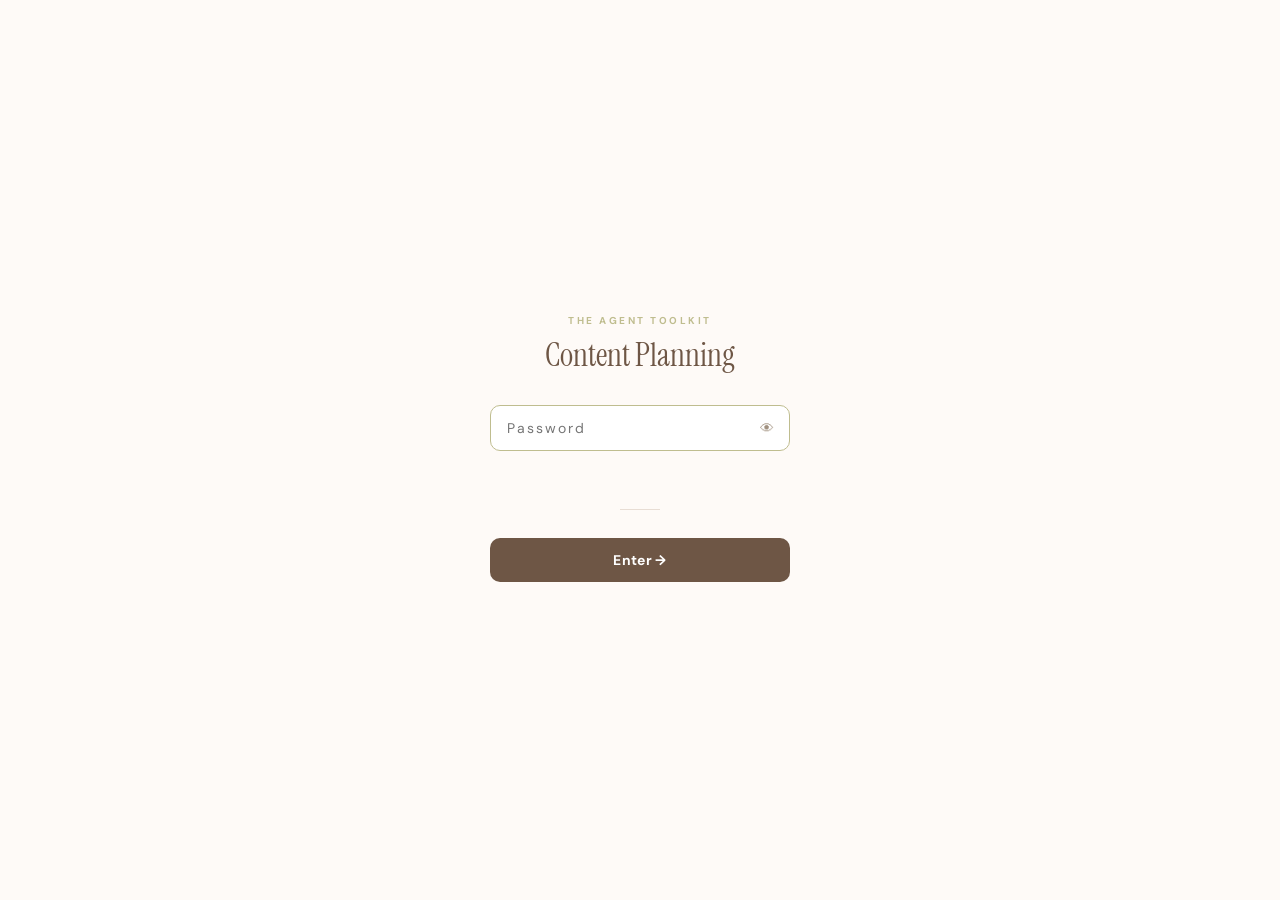
==== content-planning/index.html @ 47b966b5 "Add weekly content idea bank dashboard" ====
<!DOCTYPE html>
<html lang="en">
<head>
<meta charset="UTF-8">
<meta name="viewport" content="width=device-width, initial-scale=1.0">
<title>Agent Toolkit</title>
<link rel="preconnect" href="https://fonts.googleapis.com">
<link rel="preconnect" href="https://fonts.gstatic.com" crossorigin>
<link href="https://fonts.googleapis.com/css2?family=Instrument+Serif:ital@0;1&family=DM+Sans:ital,opsz,wght@0,9..40,400;0,9..40,500;0,9..40,600;0,9..40,700;0,9..40,800;1,9..40,400&display=swap" rel="stylesheet">
<style>
  :root {
    color-scheme: light;
    --cream: #fefaf7;
    --cream-mid: #f5ede4;
    --cream-dark: #e8ddd4;
    --navy: #6e5645;
    --navy-mid: #5a4538;
    --navy-light: #7d6454;
    --gold: #bfbd8f;
    --gold-hover: #a8a676;
    --gold-light: #f5f4e8;
    --gold-border: #bfbd8f;
    --stone: #a0907f;
    --stone-light: #ede8e2;
    --green: #5a7a52;
    --green-light: #e8f0e6;
    --red: #9e3d2e;
    --red-light: #faecea;
    --blue: #5a6e8a;
    --blue-light: #e8eef5;
    --white: #FFFFFF;
    --text: #6e5645;
    --text-muted: #a0907f;
    --radius-sm: 8px;
    --radius: 12px;
    --radius-lg: 16px;
    --shadow-sm: 0 1px 3px rgba(0,0,0,0.07);
    --shadow: 0 2px 8px rgba(0,0,0,0.08), 0 1px 3px rgba(0,0,0,0.06);
    --shadow-lg: 0 8px 24px rgba(0,0,0,0.10), 0 2px 6px rgba(0,0,0,0.06);
  }
  * { box-sizing: border-box; margin: 0; padding: 0; }
  body {
    font-family: 'DM Sans', -apple-system, 'Helvetica Neue', Arial, sans-serif;
    background: var(--cream);
    color: var(--text);
    min-height: 100vh;
  }

  /* ─── PASSWORD GATE ──────────────────────────── */
  #gate {
    display: none;
    position: fixed;
    inset: 0;
    background: #fefaf7;
    z-index: 9999;
    align-items: center;
    justify-content: center;
    flex-direction: column;
  }
  #gate.visible { display: flex; }
  #app.hidden { display: none; }

  .gate-card {
    width: 100%;
    max-width: 380px;
    padding: 48px 40px 40px;
    text-align: center;
  }
  .gate-eyebrow {
    font-family: 'DM Sans', sans-serif;
    font-size: 10px;
    font-weight: 700;
    letter-spacing: 2.5px;
    text-transform: uppercase;
    color: #bfbd8f;
    margin-bottom: 10px;
  }
  .gate-title {
    font-family: 'Instrument Serif', Georgia, serif;
    font-size: 32px;
    font-weight: 400;
    color: #6e5645;
    line-height: 1.15;
    margin-bottom: 32px;
  }
  .gate-input-wrap { position: relative; margin-bottom: 12px; }
  .gate-input {
    width: 100%;
    padding: 13px 44px 13px 16px;
    font-family: 'DM Sans', sans-serif;
    font-size: 14px;
    color: #6e5645;
    background: #fff;
    border: 1.5px solid #e8ddd4;
    border-radius: 10px;
    outline: none;
    transition: border-color 0.15s;
    letter-spacing: 2px;
  }
  .gate-input:focus { border-color: #bfbd8f; }
  .gate-input.error { border-color: #c0392b; }
  .gate-toggle {
    position: absolute;
    right: 14px; top: 50%;
    transform: translateY(-50%);
    background: none; border: none;
    cursor: pointer; color: #a0907f;
    font-size: 14px; padding: 2px;
  }
  .gate-btn {
    width: 100%;
    padding: 13px;
    background: #6e5645;
    color: #fff;
    border: none;
    border-radius: 10px;
    font-family: 'DM Sans', sans-serif;
    font-size: 14px;
    font-weight: 700;
    cursor: pointer;
    letter-spacing: 0.3px;
    transition: background 0.15s;
    margin-bottom: 12px;
  }
  .gate-btn:hover { background: #5a4538; }
  .gate-error {
    font-size: 12px;
    color: #c0392b;
    margin-top: 4px;
    min-height: 18px;
    font-weight: 500;
  }
  .gate-divider {
    width: 40px;
    height: 1px;
    background: #e8ddd4;
    margin: 28px auto;
  }

  /* ─── TOPBAR ─────────────────────────────────── */
  .topbar {
    background: #6e5645;
    padding: 0 40px;
    height: 60px;
    display: flex;
    align-items: center;
    justify-content: space-between;
    position: sticky;
    top: 0;
    z-index: 200;
  }
  .topbar-brand { display: flex; align-items: center; gap: 12px; }
  .topbar-logo { font-family: 'DM Sans', sans-serif; font-size: 13px; font-weight: 700; letter-spacing: 2px; text-transform: uppercase; color: #fff; }
  .topbar-divider { width: 1px; height: 16px; background: rgba(255,255,255,0.2); }
  .topbar-title { font-size: 13px; color: rgba(255,255,255,0.55); font-weight: 500; }
  .topbar-right { display: flex; align-items: center; gap: 14px; }
  .filming-badge { font-size: 11px; color: rgba(255,255,255,0.4); }
  .picks-pill {
    background: rgba(255,255,255,0.1);
    border: 1px solid rgba(255,255,255,0.15);
    border-radius: 20px;
    padding: 5px 14px;
    font-size: 12px;
    font-weight: 600;
    color: rgba(255,255,255,0.65);
    transition: all 0.2s;
  }
  .picks-pill.complete { background: var(--gold-light); border-color: var(--gold-border); color: var(--navy); }

  /* ─── PAGE HEADER ────────────────────────────── */
  .page-header { background: var(--white); border-bottom: 1px solid var(--cream-dark); padding: 28px 40px 24px; }
  .week-label { font-family: 'DM Sans', sans-serif; font-size: 10px; font-weight: 600; letter-spacing: 2px; text-transform: uppercase; color: var(--gold); margin-bottom: 8px; }
  .page-title { font-family: 'Instrument Serif', Georgia, serif; font-size: 36px; font-weight: 400; color: var(--navy); letter-spacing: 0.1px; line-height: 1.1; margin-bottom: 8px; }
  .page-subtitle { font-family: 'DM Sans', sans-serif; font-size: 13px; color: var(--text-muted); line-height: 1.6; }
  .page-subtitle strong { color: var(--text); font-weight: 600; }

  /* ─── TABS ───────────────────────────────────── */
  .tabs-bar {
    background: var(--white);
    border-bottom: 1px solid var(--cream-dark);
    padding: 0 40px;
    display: flex;
    gap: 0;
  }
  .tab-btn {
    padding: 12px 18px;
    font-size: 13px;
    font-weight: 600;
    color: var(--text-muted);
    background: none;
    border: none;
    border-bottom: 2px solid transparent;
    cursor: pointer;
    transition: all 0.15s;
    display: flex;
    align-items: center;
    gap: 7px;
  }
  .tab-btn:hover { color: var(--text); }
  .tab-btn.active { color: var(--navy); border-bottom-color: var(--navy); }
  .tab-count {
    background: var(--stone-light);
    color: var(--stone);
    font-size: 10px;
    font-weight: 700;
    padding: 1px 6px;
    border-radius: 10px;
    min-width: 18px;
    text-align: center;
  }
  .tab-btn.active .tab-count { background: var(--navy); color: #fff; }

  /* ─── MAIN ───────────────────────────────────── */
  .main { max-width: 1200px; margin: 0 auto; padding: 32px 40px 120px; }
  .tab-panel { display: none; }
  .tab-panel.active { display: block; }

  /* ─── GRID ───────────────────────────────────── */
  .slots-grid { display: grid; grid-template-columns: repeat(3, 1fr); gap: 20px; }
  @media (max-width: 960px) { .slots-grid { grid-template-columns: repeat(2, 1fr); } .main { padding: 24px 20px 120px; } .topbar, .page-header, .tabs-bar { padding-left: 20px; padding-right: 20px; } }
  @media (max-width: 600px) { .slots-grid { grid-template-columns: 1fr; } }

  /* ─── SLOT CARD ──────────────────────────────── */
  .slot-card {
    background: var(--white);
    border-radius: var(--radius-lg);
    box-shadow: var(--shadow);
    overflow: hidden;
    display: flex;
    flex-direction: column;
    transition: box-shadow 0.2s;
  }
  .slot-card:hover { box-shadow: var(--shadow-lg); }
  .slot-card.has-pick { box-shadow: var(--shadow), 0 0 0 2px var(--gold-border); }

  .slot-header {
    padding: 16px 18px 14px;
    border-bottom: 1px solid var(--cream-dark);
    display: flex;
    align-items: flex-start;
    gap: 12px;
  }
  .day-block {
    flex-shrink: 0;
    text-align: center;
    background: #bfbd8f;
    border-radius: var(--radius-sm);
    padding: 6px 10px;
    min-width: 52px;
  }
  .day-short { font-size: 9px; font-weight: 800; letter-spacing: 1.5px; text-transform: uppercase; color: rgba(255,255,255,0.75); display: block; }
  .day-date { font-size: 13px; font-weight: 700; color: #fff; display: block; margin-top: 1px; white-space: nowrap; }
  .slot-meta { flex: 1; min-width: 0; }
  .slot-format { font-family: 'DM Sans', sans-serif; font-size: 13px; font-weight: 700; color: var(--text); line-height: 1.3; margin-bottom: 3px; }
  .slot-pillar { font-family: 'DM Sans', sans-serif; font-size: 11px; color: var(--text-muted); }
  .slot-pick-badge {
    display: none;
    font-size: 10px; font-weight: 700;
    background: var(--gold-light); color: var(--gold);
    border: 1px solid var(--gold-border);
    padding: 2px 8px; border-radius: 20px;
    white-space: nowrap; align-self: flex-start; margin-top: 2px;
  }
  .slot-card.has-pick .slot-pick-badge { display: block; }

  /* ─── IDEA ROW ───────────────────────────────── */
  .ideas-list { flex: 1; }
  .idea-row {
    border-bottom: 1px solid var(--cream-mid);
    cursor: pointer;
    transition: background 0.12s;
  }
  .idea-row:last-child { border-bottom: none; }
  .idea-row:hover { background: var(--cream); }
  .idea-row.state-pick { background: var(--gold-light); }
  .idea-row.state-save { background: var(--blue-light); }
  .idea-row.state-reject { opacity: 0.5; }

  .idea-title-bar {
    display: flex; align-items: center;
    padding: 12px 16px; gap: 10px;
    user-select: none;
  }
  .idea-badge {
    width: 22px; height: 22px; border-radius: 50%;
    background: var(--stone-light); color: var(--stone);
    font-size: 10px; font-weight: 800;
    display: flex; align-items: center; justify-content: center;
    flex-shrink: 0; transition: all 0.15s;
  }
  .idea-row.state-pick .idea-badge { background: var(--gold); color: #fff; }
  .idea-row.state-save .idea-badge { background: var(--blue); color: #fff; }
  .idea-row.state-reject .idea-badge { background: var(--stone-light); color: var(--stone); text-decoration: line-through; }

  .idea-name {
    font-family: 'DM Sans', sans-serif;
    font-size: 13px; font-weight: 600; color: var(--text);
    flex: 1; line-height: 1.4; transition: color 0.15s;
  }
  .idea-row.state-pick .idea-name { color: var(--gold-hover); }
  .idea-row.state-save .idea-name { color: var(--blue); }
  .idea-row.state-reject .idea-name { text-decoration: line-through; color: var(--text-muted); }

  .idea-status-icon { font-size: 13px; flex-shrink: 0; }
  .chevron-icon {
    width: 14px; height: 14px; flex-shrink: 0;
    opacity: 0.3; transition: transform 0.2s, opacity 0.2s;
  }
  .idea-row.open .chevron-icon { transform: rotate(180deg); opacity: 0.6; }

  /* ─── EXPANDED DETAIL ────────────────────────── */
  .idea-detail {
    display: none;
    padding: 0 16px 16px 48px;
    background: var(--cream);
    border-top: 1px solid var(--cream-dark);
  }
  .idea-row.open > .idea-detail { display: block; }
  .idea-row.state-pick > .idea-detail { background: var(--gold-light); }
  .idea-row.state-save > .idea-detail { background: var(--blue-light); }

  .detail-section { margin-top: 11px; }
  .detail-label { font-size: 9px; font-weight: 800; letter-spacing: 1.3px; text-transform: uppercase; color: var(--stone); margin-bottom: 3px; }
  .detail-body { font-size: 12px; color: var(--navy-light); line-height: 1.55; }
  .detail-quote {
    margin-top: 5px; padding: 7px 10px;
    background: rgba(255,255,255,0.7);
    border-left: 2.5px solid var(--gold-border);
    border-radius: 0 4px 4px 0;
    font-size: 12px; font-style: italic; color: var(--navy-light); line-height: 1.5;
  }
  .detail-tag {
    display: inline-block; background: var(--stone-light); color: var(--stone);
    font-size: 10px; font-weight: 600; padding: 2px 8px; border-radius: 20px; margin-top: 4px;
  }

  /* ─── ACTION BUTTONS ─────────────────────────── */
  .action-buttons {
    display: flex; gap: 8px; margin-top: 14px;
  }
  .action-btn {
    flex: 1; padding: 8px 4px;
    border-radius: var(--radius-sm);
    font-size: 11px; font-weight: 700;
    cursor: pointer; transition: all 0.15s;
    border: 1.5px solid transparent;
    text-align: center;
    letter-spacing: 0.1px;
  }
  .action-btn.pick-btn {
    background: transparent; border-color: var(--gold);
    color: var(--gold);
  }
  .action-btn.pick-btn:hover, .action-btn.pick-btn.active {
    background: var(--gold); color: #fff;
  }
  .action-btn.save-btn {
    background: transparent; border-color: var(--blue);
    color: var(--blue);
  }
  .action-btn.save-btn:hover, .action-btn.save-btn.active {
    background: var(--blue); color: #fff;
  }
  .action-btn.reject-btn {
    background: transparent; border-color: var(--stone);
    color: var(--stone);
  }
  .action-btn.reject-btn:hover, .action-btn.reject-btn.active {
    background: var(--stone-light); color: var(--red); border-color: var(--red);
  }

  /* ─── SAVED IDEAS TAB ────────────────────────── */
  .saved-grid { display: grid; grid-template-columns: repeat(auto-fill, minmax(320px, 1fr)); gap: 16px; }
  .saved-card {
    background: var(--white);
    border-radius: var(--radius);
    box-shadow: var(--shadow-sm);
    padding: 16px 18px;
    border-left: 3px solid var(--blue);
  }
  .saved-card-slot { font-size: 10px; font-weight: 700; letter-spacing: 1px; text-transform: uppercase; color: var(--stone); margin-bottom: 5px; }
  .saved-card-title { font-size: 13px; font-weight: 700; color: var(--navy); line-height: 1.35; margin-bottom: 6px; }
  .saved-card-angle { font-size: 11px; color: var(--text-muted); line-height: 1.5; }
  .saved-card-actions { margin-top: 10px; display: flex; gap: 8px; }
  .mini-btn {
    font-size: 11px; font-weight: 600; padding: 5px 12px;
    border-radius: 6px; border: 1.5px solid; cursor: pointer; transition: all 0.15s;
  }
  .mini-btn.pick { border-color: var(--gold); color: var(--gold); background: transparent; }
  .mini-btn.pick:hover { background: var(--gold); color: #fff; }
  .mini-btn.remove { border-color: var(--stone); color: var(--stone); background: transparent; }
  .mini-btn.remove:hover { background: var(--stone-light); }

  .empty-state { text-align: center; padding: 60px 24px; color: var(--text-muted); }
  .empty-state-icon { font-size: 32px; margin-bottom: 12px; }
  .empty-state-text { font-size: 13px; line-height: 1.6; }

  /* ─── BOTTOM BAR ─────────────────────────────── */
  .bottom-bar {
    position: fixed; bottom: 0; left: 0; right: 0;
    background: #5a4538;
    border-top: 1px solid rgba(255,255,255,0.06);
    padding: 14px 40px;
    z-index: 300; display: flex; align-items: center; gap: 20px;
  }
  .bottom-chips { display: flex; flex-wrap: wrap; gap: 6px; flex: 1; }
  .chip {
    font-size: 10px; font-weight: 600; padding: 4px 10px; border-radius: 20px;
    border: 1px solid rgba(255,255,255,0.12); color: rgba(255,255,255,0.35); white-space: nowrap; transition: all 0.15s;
  }
  .chip.filled { background: var(--gold-light); border-color: var(--gold-border); color: var(--navy); }
  .generate-btn {
    flex-shrink: 0; padding: 11px 24px;
    background: var(--gold); border: none; border-radius: var(--radius-sm);
    color: var(--navy); font-size: 13px; font-weight: 800; letter-spacing: 0.3px;
    cursor: pointer; opacity: 0.35; pointer-events: none; transition: all 0.2s; white-space: nowrap;
  }
  .generate-btn.ready { opacity: 1; pointer-events: auto; box-shadow: 0 2px 8px rgba(184,134,11,0.35); }
  .generate-btn.ready:hover { background: var(--gold-hover); transform: translateY(-1px); }

  /* ─── MODAL ──────────────────────────────────── */
  .overlay {
    display: none; position: fixed; inset: 0;
    background: rgba(0,0,0,0.5); z-index: 400;
    align-items: center; justify-content: center; padding: 24px;
  }
  .overlay.open { display: flex; }
  .modal {
    background: var(--white); border-radius: var(--radius-lg);
    box-shadow: var(--shadow-lg); max-width: 560px; width: 100%; max-height: 82vh; overflow-y: auto;
  }
  .modal-header {
    padding: 20px 24px 16px; border-bottom: 1px solid var(--cream-dark);
    display: flex; align-items: center; justify-content: space-between; position: sticky; top: 0; background: var(--white);
  }
  .modal-header h2 { font-family: 'Instrument Serif', Georgia, serif; font-size: 24px; font-weight: 400; color: var(--navy); letter-spacing: 0.2px; }
  .close-btn {
    width: 28px; height: 28px; border-radius: 50%; background: var(--stone-light);
    border: none; cursor: pointer; display: flex; align-items: center; justify-content: center;
    font-size: 14px; color: var(--stone); line-height: 1;
  }
  .close-btn:hover { background: var(--cream-dark); }
  .modal-body { padding: 16px 24px; }
  .selection-item { padding: 12px 0; border-bottom: 1px solid var(--cream-mid); }
  .selection-item:last-child { border-bottom: none; }
  .selection-day { font-size: 10px; font-weight: 800; letter-spacing: 1px; text-transform: uppercase; color: var(--stone); margin-bottom: 3px; }
  .selection-title { font-size: 13px; font-weight: 700; color: var(--navy); line-height: 1.3; }
  .selection-meta { font-size: 11px; color: var(--text-muted); margin-top: 2px; }
  .copy-block { margin: 16px 0; background: var(--cream); border-radius: var(--radius-sm); padding: 14px; }
  .copy-label { font-size: 10px; font-weight: 700; letter-spacing: 1px; text-transform: uppercase; color: var(--stone); margin-bottom: 8px; }
  .copy-text { font-size: 11px; color: var(--navy-light); line-height: 1.7; white-space: pre-wrap; font-family: 'Courier New', monospace; }
  .copy-btn {
    margin-top: 10px; width: 100%; padding: 9px;
    background: var(--navy); color: #fff; border: none; border-radius: var(--radius-sm);
    font-size: 12px; font-weight: 700; cursor: pointer; transition: background 0.15s;
  }
  .copy-btn:hover { background: var(--navy-light); }
  .copy-btn.copied { background: var(--green); }
  .modal-footer { padding: 12px 24px 20px; font-size: 11px; color: var(--text-muted); line-height: 1.6; }
</style>
</head>
<body>

<!-- PASSWORD GATE -->
<div id="gate">
  <div class="gate-card">
    <div class="gate-eyebrow">The Agent Toolkit</div>
    <div class="gate-title">Content Planning</div>
    <div class="gate-input-wrap">
      <input class="gate-input" id="gateInput" type="password" placeholder="Password" autocomplete="current-password" />
      <button class="gate-toggle" id="gateToggle" tabindex="-1">👁</button>
    </div>
    <div class="gate-error" id="gateError"></div>
    <div class="gate-divider"></div>
    <button class="gate-btn" id="gateBtn">Enter →</button>
  </div>
</div>

<!-- APP -->
<div id="app" class="hidden">
<nav class="topbar">
  <div class="topbar-brand">
    <span class="topbar-logo">Agent Toolkit</span>
    <div class="topbar-divider"></div>
    <span class="topbar-title">Weekly Content Ideas</span>
  </div>
  <div class="topbar-right">
    <span class="filming-badge">📹 Filming: Fri Apr 25</span>
    <span class="picks-pill" id="picksPill">0 of 6 picked</span>
  </div>
</nav>

<div class="page-header">
  <div class="week-label">Week of April 28 – May 3, 2026</div>
  <h1 class="page-title">This Week's Content Ideas</h1>
  <p class="page-subtitle"><strong>2–3 ideas per slot.</strong> Click any idea to read the full angle, hook, and source — then pick it for this week, save it for later, or reject it.</p>
</div>

<div class="tabs-bar">
  <button class="tab-btn active" data-tab="this-week">This Week <span class="tab-count" id="count-week">0/6</span></button>
  <button class="tab-btn" data-tab="saved">Saved for Later <span class="tab-count" id="count-saved">0</span></button>
</div>

<main class="main">
  <div class="tab-panel active" id="panel-this-week">
    <div class="slots-grid" id="slotsGrid"></div>
  </div>
  <div class="tab-panel" id="panel-saved">
    <div class="saved-grid" id="savedGrid"></div>
  </div>
</main>

<div class="bottom-bar">
  <div class="bottom-chips" id="bottomChips"></div>
  <button class="generate-btn" id="generateBtn">Review My Picks →</button>
</div>

<div class="overlay" id="overlay">
  <div class="modal">
    <div class="modal-header">
      <h2>Your 6 Picks</h2>
      <button class="close-btn" id="closeModal">✕</button>
    </div>
    <div class="modal-body">
      <div id="selectionsList"></div>
      <div class="copy-block">
        <div class="copy-label">Copy into Cowork to generate scripts</div>
        <div class="copy-text" id="copyText"></div>
        <button class="copy-btn" id="copyBtn">Copy to Clipboard</button>
      </div>
    </div>
    <div class="modal-footer">Paste this into your Cowork session and say <strong>"generate my content"</strong> — the copywriters will write all 6 pieces.</div>
  </div>
</div>

<script>
const WEEK = "2026-04-28";

const SLOTS = [
  {
    id: 1, day: "Monday", dayShort: "MON", date: "Apr 28",
    format: "Educational Carousel", pillar: "Deep tactical — save-worthy",
    ideas: [
      { letter:"A", title:"The 4 Types of Content Every Agent Needs in Their Feed",
        angle:"Most agents post one or two content types and wonder why nothing converts. There are four types every profile needs to move a stranger to a client: reach, nurture, proof, and conversion. Most agents are missing at least two. This carousel shows what each does and how often to post it.",
        hookType:"Callout Diagnosis", hookLine:'"Most agents are either posting listings only, or tips and getting nothing back. Neither one alone converts."',
        source:"Content Strategy (Five Pillars) · Soundbite Library §6 · Hook Library §4",
        bestFor:"Carousel, 6–8 slides. Every agent can immediately audit their own feed — high save rate." },
      { letter:"B", title:"The Instagram Listing That Actually Gets Sellers to Call",
        angle:"Most agents post a just-listed graphic. The agents who convert sellers from Instagram post something different: a listing spotlight that teaches what their home would feel like to someone who loves it. Specific framework for what to film, what overlay to write, and how to caption it.",
        hookType:"Negation Open", hookLine:'"Stop treating Instagram like it\'s the MLS."',
        source:"Soundbite Library §7 · Style Spec §8.1 (Gabrielle listing spotlight) · Hook Library §1",
        bestFor:"Carousel, 6–8 slides. Can include Gabrielle's documented listing spotlight as the proof slide." },
      { letter:"C", title:"What to Post on Instagram When You Have Zero Listings Right Now",
        angle:"The trap most agents fall into: waiting for a listing to post something 'real.' The agents who grow consistently post the same five content types whether they have zero listings or five. This carousel is the playbook for staying visible between transactions.",
        hookType:"Aspirational / Objection Flip", hookLine:'"Waiting for a listing to post? That\'s the thing keeping your page invisible."',
        source:"Soundbite Library §6 · Content Strategy Pillar 2 · Hook Library §4",
        bestFor:"Carousel, 5–7 slides. Highly relatable — most agents go dark between deals." }
    ]
  },
  {
    id: 2, day: "Tuesday", dayShort: "TUE", date: "Apr 29",
    format: "Talking Head Reel", pillar: "Flexible — best topic for the week",
    ideas: [
      { letter:"A", title:'"We\'re Not ER Doctors" — The Availability Reel',
        angle:"Your value proposition should not be that you are the most available. Real estate is not an emergency room. When you build a business where clients expect instant access 24/7, you've built a business that will eventually break you. The agents charging full fee and keeping their weekends stopped competing on availability.",
        hookType:"Contrarian Reframe (Negation)", hookLine:'"We\'re not ER doctors." (verbatim — Hook Library §8)',
        source:"Soundbite Library §2 · Hook Library §8",
        bestFor:"Talking head, 30–40s. Timely: contrast to 'resilience/grind' content circulating this week." },
      { letter:"B", title:'"What Would Million Dollar Amber Do?" — The Decision Filter',
        angle:"The most useful question you've ever asked yourself. You named your future self, asked what she'd do when the alarm went off, and built a 7-figure business that way. You told your husband. He named three things that had to die. This reel teaches the mechanic.",
        hookType:"First-Person Confession", hookLine:'"I started calling myself Million Dollar Amber. My husband told me three things about myself had to die."',
        source:"Soundbite Library §5 · Hook Library §2",
        bestFor:"Talking head, 45–60s. Broad reach — anyone building a business relates, not just agents." },
      { letter:"C", title:'"The Main Character of Your Social Media Is Not You"',
        angle:"Most agents center their Instagram on themselves — achievements, closings, their face. The agents who attract ideal clients make their content about the viewer's life, not the agent's. This reel delivers the reframe and shows what it looks like in practice.",
        hookType:"Contrarian Reframe", hookLine:'"The main character of your social media should not be you. It should be your ideal client." (verbatim)',
        source:"Soundbite Library §4 · Hook Library §1",
        bestFor:"Talking head, 45–60s. Strong POV that applies across all niches and markets." }
    ]
  },
  {
    id: 3, day: "Wednesday", dayShort: "WED", date: "Apr 30",
    format: "Proof Reel or Carousel", pillar: "Member result or case study",
    ideas: [
      { letter:"A", title:"Gabrielle — She Doesn't Work Saturdays. Charges 4%. Did $40M Last Year.",
        angle:"The three most common objections to running a business differently — you have to be available, you have to discount, you have to grind for volume — Gabrielle disproves all three in one story. DC suburbs. Burnout → #2 in her office. All from Instagram.",
        hookType:"Character + Number / Contrarian Reframe", hookLine:'"Most agents are taught to chase leads, compete on commission, and stay available 24/7. Gabrielle decided that didn\'t work for her."',
        source:"Style Spec §8.1 (Gabrielle full case study) · Soundbite Library §11 · Hook Library §4",
        bestFor:"Talking head reel, 30–45s. Or Conversational Question Open if a Collective call clip of Gabrielle exists." },
      { letter:"B", title:"Adrienne — From $3M to $20–30M in One Year. All From Instagram.",
        angle:"In 2024, Adrienne did $3M — one deal — in Dallas. In 2025, $20–30M in leads, contracts, and closed deals. All from Instagram. She stopped trying to be the agent for everyone and became known for one specific client type.",
        hookType:"Stat-Shock Open", hookLine:'"In one year, Adrienne went from $3M in deals to $20–30M. All from Instagram."',
        source:"Style Spec §8.1 (Adrienne: Dallas, $3M→$20-30M) · Hook Library §3",
        bestFor:"Short punchy reel OR before/after carousel with year-over-year contrast as the spine." },
      { letter:"C", title:"Allison — $3.1M in One Month After One Sentence Change",
        angle:"Allison stopped targeting relocators to Florida and started targeting people who already moved there 4–5 years ago. That one tweak. In the month after the Intensive Cohort: three deals, $3.1M. All from Instagram.",
        hookType:"Stat-Shock Open", hookLine:'"Allison closed $3.1M in one month. Three deals. All from Instagram. After one sentence change."',
        source:"Style Spec §8.1 (Allison, Boca) · Soundbite Library §11",
        bestFor:"Reel, 30–45s. The 'tiniest tweak' framing Amber already uses." }
    ]
  },
  {
    id: 4, day: "Thursday", dayShort: "THU", date: "May 1",
    format: "Reach / Trend / Meme", pillar: "High shareability — broad appeal",
    ideas: [
      { letter:"A", title:'"What Would Million Dollar You Do?" — Future-Self Reach Reel',
        angle:"A decision filter for anyone who has ever avoided the uncomfortable thing. Specific enough to be unmistakably Amber; broad enough to reach anyone building anything. No niche required to feel this.",
        hookType:"First-Person Confession", hookLine:'"I started calling myself Million Dollar Amber. I\'m not exaggerating when I tell you it changed everything."',
        source:"Soundbite Library §5 · Hook Library §2",
        bestFor:"Talking head, 30–45s. High reach ceiling. (Don't also use for Tuesday.)" },
      { letter:"B", title:'"If Other Jobs Were Treated Like a Real Estate Agent\'s" — Meme Carousel',
        angle:"The industry expects agents to be available 24/7, justify their fee at every appointment, and respond to 11PM texts from clients not even under contract. Comedy carousel applying those expectations to other professions. Agents tag agents. Non-agents recognize the dynamic.",
        hookType:"Pattern-Interrupt / Humor", hookLine:'"If other jobs were treated like a real estate agent\'s..."',
        source:"Soundbite Library §2 (ER doctors, irrational expectations) · §13 (financial advisor/lawyer/CPA framing) · Hook Library §5",
        bestFor:"Carousel, meme format. Rare use — high shareability when it lands." },
      { letter:"C", title:'"Information Didn\'t Change Your Instagram" — Cohort Positioning',
        angle:"The reason the free training didn't work wasn't because the information was wrong. It's because information alone doesn't move you. What moves you is a room watching, accountability, real-time feedback. Anyone who's bought a course and not finished it relates.",
        hookType:"Contrarian Reframe", hookLine:'"The reason your free training didn\'t change your Instagram isn\'t because the information was wrong. It\'s because information doesn\'t move you."',
        source:"Content Strategy (Cohort positioning) · Soundbite Library §5 · Hook Library §8",
        bestFor:"Talking head, 30s, no slides. CTA: Comment COHORT." }
    ]
  },
  {
    id: 5, day: "Saturday", dayShort: "SAT", date: "May 3",
    format: "Aspirational Reel or Carousel", pillar: "Identity, belief shift, luxury world",
    ideas: [
      { letter:"A", title:'"You Are Allowed to Build Your Business Around Your Life"',
        angle:"The 2026 thesis as a direct permission slip. Amber's story — choosing to be a stay-at-home mom for five years, then building a 7-figure business on her own terms — is the proof it's possible. Gives agents explicit permission to design the business that serves their life.",
        hookType:"Permission / Worthiness", hookLine:'"You are allowed to build your business around your life." (verbatim — Hook Library §9)',
        source:"Hook Library §9 (verbatim) · Soundbite Library §1 · Content Strategy (2026 life-first)",
        bestFor:"Aspirational reel, Tier 1 or 2 setting. Setting is the identity signal; spoken track is the permission." },
      { letter:"B", title:'"Here\'s What $67/Month Actually Buys You" — Conversion Carousel',
        angle:"Direct, price-transparent membership pitch. Slide 1: strong conviction about what the Toolkit produces, not just teaches. Middle slides: specific documented member results. Final slide: qualifier CTA. Saturday browsing intent makes this the right day to convert.",
        hookType:"Stat-Shock", hookLine:'"Inside my membership, clients are using Instagram to secure listings from $1.5M all the way up to $32.5M." (verbatim — Hook Library §3)',
        source:"Hook Library §3 (verbatim) · Style Spec §8.1 (Adrienne, Allison, Gabrielle) · Content Strategy Pillar 5",
        bestFor:"Carousel, 6–8 slides. Final slide qualifier CTA: 'Comment ELEVATE even if you've been invisible for a year.'" },
      { letter:"C", title:"The Renovation or Luxury Listing POV Moment",
        angle:"Not the tour — one moment with a strong POV. One design decision, one room detail, with a caption that reveals how Amber thinks. Beautiful image from her actual world + a line or two about how she sees it.",
        hookType:"Vivid Stakes Story", hookLine:'"Everyone said to go with [X]. We went with [Y] instead." (Amber supplies the specific decision)',
        source:"Content Strategy (World-Building) · Soundbite Library §9",
        bestFor:"Single image or short B-roll from renovation or a luxury listing. Amber supplies the specific moment." }
    ]
  },
  {
    id: 6, day: "Sunday", dayShort: "SUN", date: "May 4",
    format: "B-Roll Lifestyle Reel", pillar: "World/Perspective — always B-roll",
    ideas: [
      { letter:"A", title:'"That Restaurant Your Ideal Client Goes to on Saturday Night? Know Its Name."',
        angle:"Becoming a scholar of your market means knowing the lifestyle your ideal clients live, not just the inventory. B-roll of an elevated local setting with overlays teaching the principle.",
        hookType:"Pattern 2 — Reframe (Beat 1 as question)", hookLine:"Beat 1: 'That restaurant your ideal client goes to on a Saturday night?' → Beat 2: 'You should know its name. You should have been there. This is market research.'",
        source:"Soundbite Library §8 ('Become a scholar of the lifestyle side' · 'this is market research') · Feedback Log Apr 23",
        bestFor:"B-roll, 15–25s. Film at elevated local restaurant, waterfront, or lifestyle setting." },
      { letter:"B", title:'"What Does Your Ideal Client\'s Perfect Saturday Look Like?"',
        angle:"The story of the agent whose ideal client wanted to go to the marina and have a glass of wine — and how that insight changed everything she filmed. B-roll that shows the aspirational life and teaches agents to mirror their ideal client's Saturday.",
        hookType:"Beat 1 Question — Client Mirror", hookLine:'"What does your ideal client\'s perfect Saturday actually look like?" [Footage: marina, elevated restaurant, waterfront]',
        source:"Soundbite Library §4 ('I asked her, what\'s their perfect Saturday? She said, marina, glass of wine...') · §8 (Gabrielle's date night restaurant content)",
        bestFor:"B-roll, 15–20s. Film at a beautiful lifestyle location." },
      { letter:"C", title:'"They\'re Not Buying the Countertop" — Luxury Listing B-roll',
        angle:"When Amber walks through a listing, she's thinking about the life the buyer will live there — not specs. Slow B-roll inside a luxury listing with overlays teaching: agents who describe homes get listings. Agents who describe the life get luxury listings.",
        hookType:"Callout / Identity Statement", hookLine:'"Real estate agents describe homes. The ones who get luxury listings? They describe the life."',
        source:"Soundbite Library §7 · §9 (aspirational content) · Content Strategy Tier 1 settings",
        bestFor:"B-roll, 15–25s. Requires access to a luxury listing — footage quality earns the positioning." }
    ]
  }
];

// ─── STATE (localStorage persists across sessions) ─────
const STORAGE_KEY = `atk-idea-bank-${WEEK}`;
let state = {};
try { state = JSON.parse(localStorage.getItem(STORAGE_KEY) || '{}'); } catch(e) { state = {}; }
// state[slotId][letter] = 'pick' | 'save' | 'reject' | null
// state.picks = { slotId: letter } — current week selections

function saveState() {
  try { localStorage.setItem(STORAGE_KEY, JSON.stringify(state)); } catch(e) {}
}

function getIdeaState(slotId, letter) {
  return (state[slotId] && state[slotId][letter]) || null;
}
function setIdeaState(slotId, letter, val) {
  if (!state[slotId]) state[slotId] = {};
  // If picking, unset any other 'pick' in this slot
  if (val === 'pick') {
    SLOTS.find(s=>s.id===slotId).ideas.forEach(i => {
      if (state[slotId][i.letter] === 'pick') state[slotId][i.letter] = null;
    });
  }
  state[slotId][letter] = state[slotId][letter] === val ? null : val;
  saveState();
}
function getPickedLetter(slotId) {
  const slotState = state[slotId] || {};
  return Object.keys(slotState).find(l => slotState[l] === 'pick') || null;
}
function getSavedIdeas() {
  const saved = [];
  SLOTS.forEach(slot => {
    slot.ideas.forEach(idea => {
      if (getIdeaState(slot.id, idea.letter) === 'save') {
        saved.push({ slot, idea });
      }
    });
  });
  return saved;
}
function countPicked() {
  return SLOTS.filter(s => getPickedLetter(s.id)).length;
}

// ─── RENDER THIS WEEK ──────────────────────────────────
function renderThisWeek() {
  const grid = document.getElementById('slotsGrid');
  grid.innerHTML = '';
  SLOTS.forEach(slot => {
    const pickedLetter = getPickedLetter(slot.id);
    const card = document.createElement('div');
    card.className = 'slot-card' + (pickedLetter ? ' has-pick' : '');
    card.id = `slot-${slot.id}`;
    card.innerHTML = `
      <div class="slot-header">
        <div class="day-block">
          <span class="day-short">${slot.dayShort}</span>
          <span class="day-date">${slot.date}</span>
        </div>
        <div class="slot-meta">
          <div class="slot-format">${slot.format}</div>
          <div class="slot-pillar">${slot.pillar}</div>
        </div>
        <span class="slot-pick-badge">Idea ${pickedLetter || ''}</span>
      </div>
      <div class="ideas-list">
        ${slot.ideas.map(idea => {
          const ist = getIdeaState(slot.id, idea.letter);
          return renderIdeaRow(slot.id, idea, ist);
        }).join('')}
      </div>
    `;
    grid.appendChild(card);
  });
  attachIdeaEvents();
  updateBar();
  renderSaved();
  updateCounts();
}

function renderIdeaRow(slotId, idea, ist) {
  const stateClass = ist ? `state-${ist}` : '';
  const icon = ist === 'pick' ? '✓' : ist === 'save' ? '🔖' : ist === 'reject' ? '✕' : '';
  return `
    <div class="idea-row ${stateClass}" id="ir-${slotId}-${idea.letter}">
      <div class="idea-title-bar" data-slot="${slotId}" data-letter="${idea.letter}">
        <span class="idea-badge">${idea.letter}</span>
        <span class="idea-name">${idea.title}</span>
        ${icon ? `<span class="idea-status-icon">${icon}</span>` : ''}
        <svg class="chevron-icon" viewBox="0 0 24 24" fill="none" stroke="currentColor" stroke-width="2.5" stroke-linecap="round"><polyline points="6 9 12 15 18 9"/></svg>
      </div>
      <div class="idea-detail">
        <div class="detail-section">
          <div class="detail-label">Angle</div>
          <div class="detail-body">${idea.angle}</div>
        </div>
        <div class="detail-section">
          <div class="detail-label">Hook Type</div>
          <span class="detail-tag">${idea.hookType}</span>
          <div class="detail-quote">${idea.hookLine}</div>
        </div>
        <div class="detail-section">
          <div class="detail-label">Source</div>
          <div class="detail-body">${idea.source}</div>
        </div>
        <div class="detail-section">
          <div class="detail-label">Best For</div>
          <div class="detail-body">${idea.bestFor}</div>
        </div>
        <div class="action-buttons">
          <button class="action-btn pick-btn ${ist==='pick'?'active':''}" data-slot="${slotId}" data-letter="${idea.letter}" data-action="pick">
            ${ist==='pick' ? '✓ Picked' : 'Pick this week'}
          </button>
          <button class="action-btn save-btn ${ist==='save'?'active':''}" data-slot="${slotId}" data-letter="${idea.letter}" data-action="save">
            ${ist==='save' ? '🔖 Saved' : 'Save for later'}
          </button>
          <button class="action-btn reject-btn ${ist==='reject'?'active':''}" data-slot="${slotId}" data-letter="${idea.letter}" data-action="reject">
            ${ist==='reject' ? 'Rejected' : 'Reject'}
          </button>
        </div>
      </div>
    </div>
  `;
}

function attachIdeaEvents() {
  document.querySelectorAll('.idea-title-bar').forEach(bar => {
    bar.addEventListener('click', () => {
      const { slot, letter } = bar.dataset;
      const row = document.getElementById(`ir-${slot}-${letter}`);
      const wasOpen = row.classList.contains('open');
      document.querySelectorAll(`#slot-${slot} .idea-row`).forEach(r => r.classList.remove('open'));
      if (!wasOpen) row.classList.add('open');
    });
  });

  document.querySelectorAll('.action-btn').forEach(btn => {
    btn.addEventListener('click', e => {
      e.stopPropagation();
      const slotId = parseInt(btn.dataset.slot);
      const letter = btn.dataset.letter;
      const action = btn.dataset.action;
      setIdeaState(slotId, letter, action);
      renderThisWeek();
      // Re-open
      const row = document.getElementById(`ir-${slotId}-${letter}`);
      if (row) row.classList.add('open');
    });
  });
}

// ─── SAVED TAB ─────────────────────────────────────────
function renderSaved() {
  const saved = getSavedIdeas();
  const grid = document.getElementById('savedGrid');
  if (saved.length === 0) {
    grid.innerHTML = `<div class="empty-state"><div class="empty-state-icon">🔖</div><div class="empty-state-text">No ideas saved yet.<br>Use "Save for later" on any idea to build your library.</div></div>`;
    return;
  }
  grid.innerHTML = saved.map(({ slot, idea }) => `
    <div class="saved-card">
      <div class="saved-card-slot">${slot.day} · ${slot.format}</div>
      <div class="saved-card-title">${idea.title}</div>
      <div class="saved-card-angle">${idea.angle.substring(0, 120)}…</div>
      <div class="saved-card-actions">
        <button class="mini-btn pick" data-slot="${slot.id}" data-letter="${idea.letter}" data-action="pick">Use this week</button>
        <button class="mini-btn remove" data-slot="${slot.id}" data-letter="${idea.letter}" data-action="remove">Remove</button>
      </div>
    </div>
  `).join('');

  grid.querySelectorAll('.mini-btn').forEach(btn => {
    btn.addEventListener('click', () => {
      const slotId = parseInt(btn.dataset.slot);
      const letter = btn.dataset.letter;
      const action = btn.dataset.action;
      if (action === 'remove') {
        if (!state[slotId]) state[slotId] = {};
        state[slotId][letter] = null;
        saveState();
      } else if (action === 'pick') {
        setIdeaState(slotId, letter, 'pick');
      }
      renderThisWeek();
    });
  });
}

// ─── BAR + COUNTS ──────────────────────────────────────
function updateBar() {
  const total = countPicked();
  const pill = document.getElementById('picksPill');
  pill.textContent = `${total} of 6 picked`;
  pill.className = 'picks-pill' + (total === 6 ? ' complete' : '');

  const chips = document.getElementById('bottomChips');
  chips.innerHTML = SLOTS.map(slot => {
    const p = getPickedLetter(slot.id);
    return `<span class="chip${p?' filled':''}">${slot.dayShort}: ${p ? 'Idea '+p : '—'}</span>`;
  }).join('');

  const btn = document.getElementById('generateBtn');
  if (total === 6) {
    btn.classList.add('ready');
    btn.textContent = 'Review My Picks →';
  } else {
    btn.classList.remove('ready');
    btn.textContent = `${6 - total} more to pick →`;
  }
}

function updateCounts() {
  const total = countPicked();
  document.getElementById('count-week').textContent = `${total}/6`;
  document.getElementById('count-saved').textContent = getSavedIdeas().length;
}

// ─── TABS ──────────────────────────────────────────────
document.querySelectorAll('.tab-btn').forEach(btn => {
  btn.addEventListener('click', () => {
    document.querySelectorAll('.tab-btn').forEach(b => b.classList.remove('active'));
    document.querySelectorAll('.tab-panel').forEach(p => p.classList.remove('active'));
    btn.classList.add('active');
    document.getElementById(`panel-${btn.dataset.tab}`).classList.add('active');
  });
});

// ─── MODAL ─────────────────────────────────────────────
document.getElementById('generateBtn').addEventListener('click', () => {
  if (countPicked() < 6) return;
  const list = document.getElementById('selectionsList');
  const lines = [];
  list.innerHTML = SLOTS.map(slot => {
    const letter = getPickedLetter(slot.id);
    const idea = slot.ideas.find(i => i.letter === letter);
    lines.push(`${slot.day} (${slot.format}): ${idea.title}`);
    return `<div class="selection-item">
      <div class="selection-day">${slot.dayShort} · ${slot.date}</div>
      <div class="selection-title">${idea.title}</div>
      <div class="selection-meta">${slot.format} · Idea ${letter}</div>
    </div>`;
  }).join('');
  document.getElementById('copyText').textContent =
    `Here are my picks for this week's content:\n\n${lines.join('\n')}\n\nPlease generate all 6 pieces now.`;
  document.getElementById('overlay').classList.add('open');
});

document.getElementById('closeModal').addEventListener('click', () =>
  document.getElementById('overlay').classList.remove('open'));
document.getElementById('overlay').addEventListener('click', e => {
  if (e.target === e.currentTarget) e.currentTarget.classList.remove('open');
});

document.getElementById('copyBtn').addEventListener('click', () => {
  navigator.clipboard.writeText(document.getElementById('copyText').textContent).then(() => {
    const btn = document.getElementById('copyBtn');
    btn.textContent = '✓ Copied!';
    btn.classList.add('copied');
    setTimeout(() => { btn.textContent = 'Copy to Clipboard'; btn.classList.remove('copied'); }, 2000);
  });
});

// ─── INIT ──────────────────────────────────────────────
renderThisWeek();
</script>

</div><!-- /app -->

<script>
// ─── AUTH ─────────────────────────────────────────────
const PASS = 'ATK123!';
const AUTH_KEY = 'atk-auth';
const gate = document.getElementById('gate');
const app = document.getElementById('app');
const input = document.getElementById('gateInput');
const errEl = document.getElementById('gateError');
const btn = document.getElementById('gateBtn');
const toggle = document.getElementById('gateToggle');

function unlock() {
  gate.classList.remove('visible');
  app.classList.remove('hidden');
}

function tryUnlock() {
  if (input.value === PASS) {
    localStorage.setItem(AUTH_KEY, '1');
    unlock();
  } else {
    input.classList.add('error');
    errEl.textContent = 'Incorrect password. Try again.';
    input.value = '';
    input.focus();
    setTimeout(() => { input.classList.remove('error'); errEl.textContent = ''; }, 2500);
  }
}

// Check if already authenticated
if (localStorage.getItem(AUTH_KEY) === '1') {
  unlock();
} else {
  gate.classList.add('visible');
  setTimeout(() => input.focus(), 100);
}

btn.addEventListener('click', tryUnlock);
input.addEventListener('keydown', e => { if (e.key === 'Enter') tryUnlock(); });
toggle.addEventListener('click', () => {
  input.type = input.type === 'password' ? 'text' : 'password';
  toggle.textContent = input.type === 'password' ? '👁' : '🙈';
});
</script>
</body>
</html>
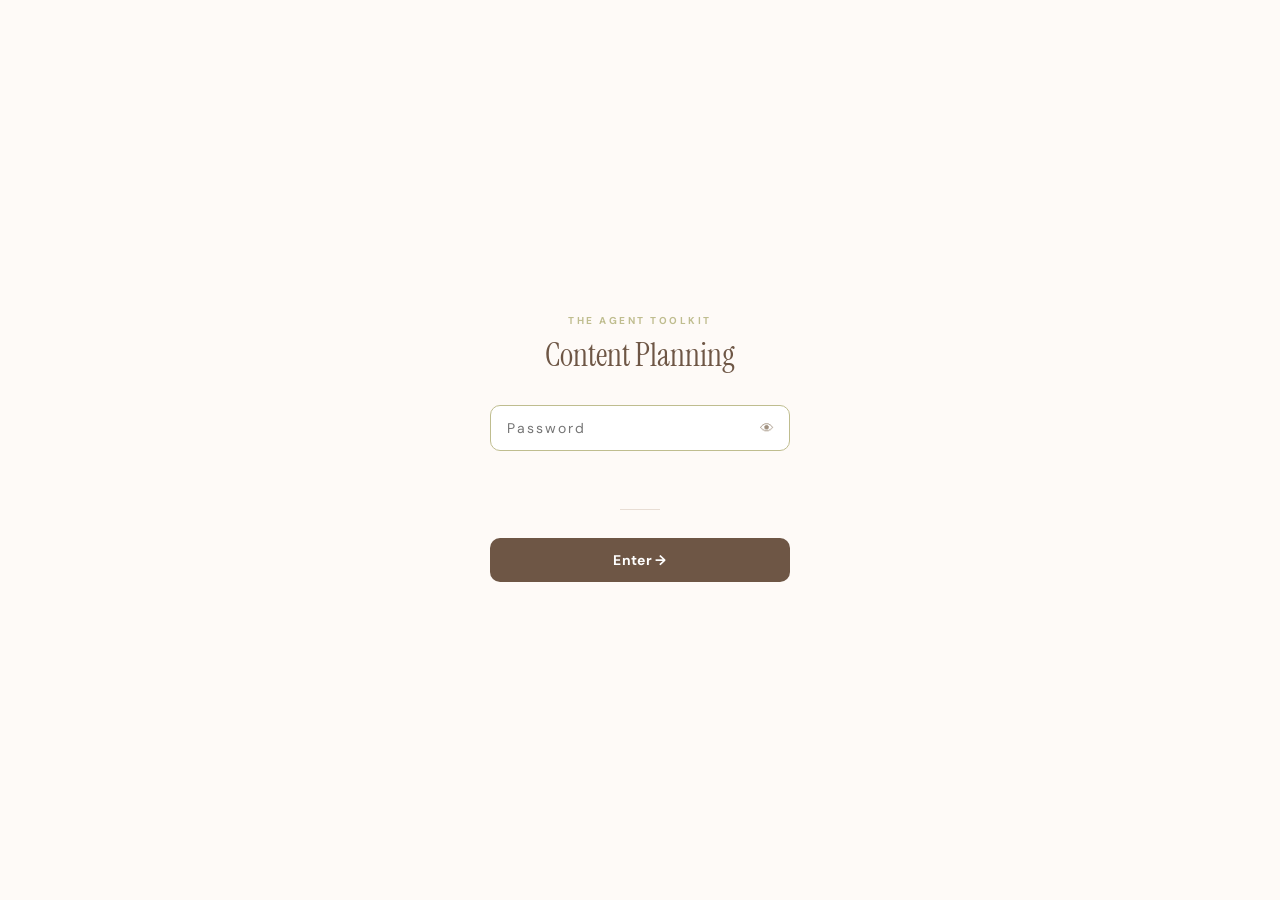
==== commit 4ecac42e: "Fix dates: week of Apr 27 - May 3" ====
--- a/content-planning/index.html
+++ b/content-planning/index.html
@@ -491,7 +491,7 @@
 </nav>
 
 <div class="page-header">
-  <div class="week-label">Week of April 28 – May 3, 2026</div>
+  <div class="week-label">Week of April 27 – May 3, 2026</div>
   <h1 class="page-title">This Week's Content Ideas</h1>
   <p class="page-subtitle"><strong>2–3 ideas per slot.</strong> Click any idea to read the full angle, hook, and source — then pick it for this week, save it for later, or reject it.</p>
 </div>
@@ -534,11 +534,11 @@
 </div>
 
 <script>
-const WEEK = "2026-04-28";
+const WEEK = "2026-04-27";
 
 const SLOTS = [
   {
-    id: 1, day: "Monday", dayShort: "MON", date: "Apr 28",
+    id: 1, day: "Monday", dayShort: "MON", date: "Apr 27",
     format: "Educational Carousel", pillar: "Deep tactical — save-worthy",
     ideas: [
       { letter:"A", title:"The 4 Types of Content Every Agent Needs in Their Feed",
@@ -559,7 +559,7 @@
     ]
   },
   {
-    id: 2, day: "Tuesday", dayShort: "TUE", date: "Apr 29",
+    id: 2, day: "Tuesday", dayShort: "TUE", date: "Apr 28",
     format: "Talking Head Reel", pillar: "Flexible — best topic for the week",
     ideas: [
       { letter:"A", title:'"We\'re Not ER Doctors" — The Availability Reel',
@@ -580,7 +580,7 @@
     ]
   },
   {
-    id: 3, day: "Wednesday", dayShort: "WED", date: "Apr 30",
+    id: 3, day: "Wednesday", dayShort: "WED", date: "Apr 29",
     format: "Proof Reel or Carousel", pillar: "Member result or case study",
     ideas: [
       { letter:"A", title:"Gabrielle — She Doesn't Work Saturdays. Charges 4%. Did $40M Last Year.",
@@ -601,7 +601,7 @@
     ]
   },
   {
-    id: 4, day: "Thursday", dayShort: "THU", date: "May 1",
+    id: 4, day: "Thursday", dayShort: "THU", date: "Apr 30",
     format: "Reach / Trend / Meme", pillar: "High shareability — broad appeal",
     ideas: [
       { letter:"A", title:'"What Would Million Dollar You Do?" — Future-Self Reach Reel',
@@ -622,7 +622,7 @@
     ]
   },
   {
-    id: 5, day: "Saturday", dayShort: "SAT", date: "May 3",
+    id: 5, day: "Saturday", dayShort: "SAT", date: "May 2",
     format: "Aspirational Reel or Carousel", pillar: "Identity, belief shift, luxury world",
     ideas: [
       { letter:"A", title:'"You Are Allowed to Build Your Business Around Your Life"',
@@ -643,7 +643,7 @@
     ]
   },
   {
-    id: 6, day: "Sunday", dayShort: "SUN", date: "May 4",
+    id: 6, day: "Sunday", dayShort: "SUN", date: "May 3",
     format: "B-Roll Lifestyle Reel", pillar: "World/Perspective — always B-roll",
     ideas: [
       { letter:"A", title:'"That Restaurant Your Ideal Client Goes to on Saturday Night? Know Its Name."',
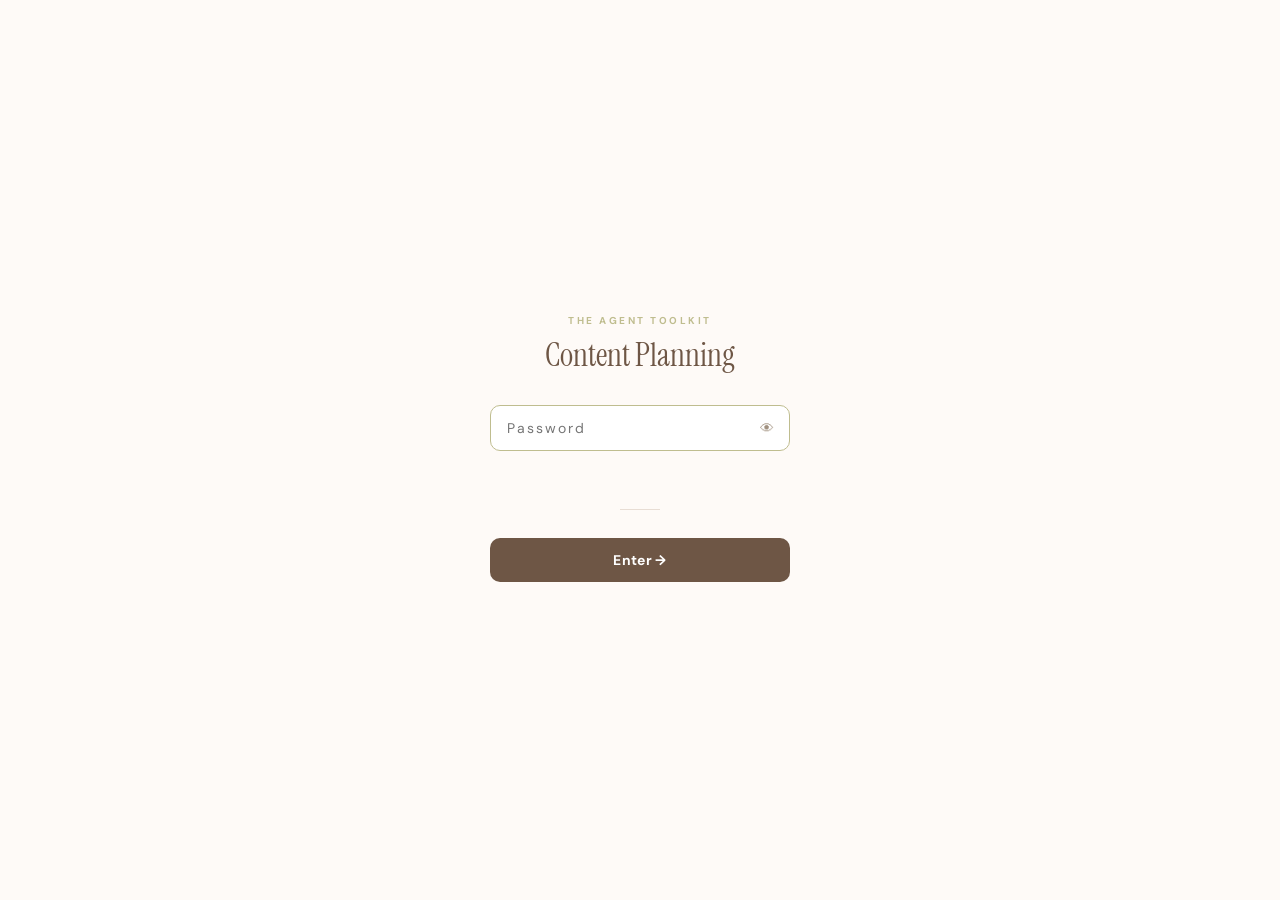
==== commit e048b08d: "Add Scripts tab + Sunday simple educational carousel" ====
--- a/content-planning/index.html
+++ b/content-planning/index.html
@@ -418,6 +418,49 @@
   .generate-btn.ready { opacity: 1; pointer-events: auto; box-shadow: 0 2px 8px rgba(184,134,11,0.35); }
   .generate-btn.ready:hover { background: var(--gold-hover); transform: translateY(-1px); }
 
+  /* ─── SCRIPTS TAB ───────────────────────────── */
+  .scripts-grid { display: flex; flex-direction: column; gap: 20px; max-width: 800px; }
+  .script-card {
+    background: var(--white);
+    border-radius: var(--radius-lg);
+    box-shadow: var(--shadow);
+    overflow: hidden;
+  }
+  .script-card-header {
+    padding: 14px 18px;
+    border-bottom: 1px solid var(--cream-dark);
+    display: flex; align-items: center; gap: 12px;
+  }
+  .script-card-meta { flex: 1; }
+  .script-card-format { font-size: 13px; font-weight: 700; color: var(--text); }
+  .script-card-day { font-size: 11px; color: var(--text-muted); margin-top: 2px; }
+  .script-card-pick { font-size: 11px; font-weight: 600; color: var(--gold); margin-top: 2px; }
+  .script-status { font-size: 11px; font-weight: 600; padding: 3px 10px; border-radius: 20px; }
+  .script-status.empty { background: var(--stone-light); color: var(--stone); }
+  .script-status.has-content { background: var(--green-light); color: var(--green); }
+  .script-textarea {
+    width: 100%; min-height: 180px; padding: 16px 18px;
+    font-family: 'DM Sans', sans-serif; font-size: 13px; color: var(--text);
+    background: var(--cream); border: none; resize: vertical; outline: none;
+    line-height: 1.65;
+  }
+  .script-textarea::placeholder { color: var(--text-muted); font-style: italic; }
+  .script-textarea:focus { background: #fffdf9; }
+  .scripts-footer {
+    margin-top: 8px; padding: 16px 0 0;
+    display: flex; align-items: center; justify-content: space-between; gap: 16px;
+    border-top: 1px solid var(--cream-dark);
+  }
+  .scripts-footer-note { font-size: 12px; color: var(--text-muted); line-height: 1.5; }
+  .notion-btn {
+    flex-shrink: 0; padding: 11px 24px;
+    background: var(--navy); border: none; border-radius: var(--radius-sm);
+    color: #fff; font-size: 13px; font-weight: 700;
+    cursor: pointer; transition: all 0.2s; white-space: nowrap;
+  }
+  .notion-btn:hover { background: var(--navy-mid); }
+  .notion-btn.sent { background: var(--green); }
+
   /* ─── MODAL ──────────────────────────────────── */
   .overlay {
     display: none; position: fixed; inset: 0;
@@ -498,12 +541,20 @@
 
 <div class="tabs-bar">
   <button class="tab-btn active" data-tab="this-week">This Week <span class="tab-count" id="count-week">0/6</span></button>
+  <button class="tab-btn" data-tab="scripts">Scripts <span class="tab-count" id="count-scripts">0/6</span></button>
   <button class="tab-btn" data-tab="saved">Saved for Later <span class="tab-count" id="count-saved">0</span></button>
 </div>
 
 <main class="main">
   <div class="tab-panel active" id="panel-this-week">
     <div class="slots-grid" id="slotsGrid"></div>
+  </div>
+  <div class="tab-panel" id="panel-scripts">
+    <div class="scripts-grid" id="scriptsGrid"></div>
+    <div class="scripts-footer">
+      <div class="scripts-footer-note">Edit any script above, then send all 6 to Notion when you're ready.</div>
+      <button class="notion-btn" id="notionBtn">Send to Notion →</button>
+    </div>
   </div>
   <div class="tab-panel" id="panel-saved">
     <div class="saved-grid" id="savedGrid"></div>
@@ -644,29 +695,41 @@
   },
   {
     id: 6, day: "Sunday", dayShort: "SUN", date: "May 3",
-    format: "B-Roll Lifestyle Reel", pillar: "World/Perspective — always B-roll",
+    format: "Simple Educational Carousel", pillar: "Quick-hit tactical — immediately usable",
     ideas: [
-      { letter:"A", title:'"That Restaurant Your Ideal Client Goes to on Saturday Night? Know Its Name."',
-        angle:"Becoming a scholar of your market means knowing the lifestyle your ideal clients live, not just the inventory. B-roll of an elevated local setting with overlays teaching the principle.",
-        hookType:"Pattern 2 — Reframe (Beat 1 as question)", hookLine:"Beat 1: 'That restaurant your ideal client goes to on a Saturday night?' → Beat 2: 'You should know its name. You should have been there. This is market research.'",
-        source:"Soundbite Library §8 ('Become a scholar of the lifestyle side' · 'this is market research') · Feedback Log Apr 23",
-        bestFor:"B-roll, 15–25s. Film at elevated local restaurant, waterfront, or lifestyle setting." },
-      { letter:"B", title:'"What Does Your Ideal Client\'s Perfect Saturday Look Like?"',
-        angle:"The story of the agent whose ideal client wanted to go to the marina and have a glass of wine — and how that insight changed everything she filmed. B-roll that shows the aspirational life and teaches agents to mirror their ideal client's Saturday.",
-        hookType:"Beat 1 Question — Client Mirror", hookLine:'"What does your ideal client\'s perfect Saturday actually look like?" [Footage: marina, elevated restaurant, waterfront]',
-        source:"Soundbite Library §4 ('I asked her, what\'s their perfect Saturday? She said, marina, glass of wine...') · §8 (Gabrielle's date night restaurant content)",
-        bestFor:"B-roll, 15–20s. Film at a beautiful lifestyle location." },
-      { letter:"C", title:'"They\'re Not Buying the Countertop" — Luxury Listing B-roll',
-        angle:"When Amber walks through a listing, she's thinking about the life the buyer will live there — not specs. Slow B-roll inside a luxury listing with overlays teaching: agents who describe homes get listings. Agents who describe the life get luxury listings.",
-        hookType:"Callout / Identity Statement", hookLine:'"Real estate agents describe homes. The ones who get luxury listings? They describe the life."',
-        source:"Soundbite Library §7 · §9 (aspirational content) · Content Strategy Tier 1 settings",
-        bestFor:"B-roll, 15–25s. Requires access to a luxury listing — footage quality earns the positioning." }
+      { letter:"A", title:"5 Instagram Story Ideas for Agents This Week",
+        angle:"Most agents either post nothing to stories or post things that don't move people — house tours, listing announcements, generic motivation. This carousel gives five specific story prompts agents can use this week: each one maps to a content goal (connection, education, proof, CTA, personality) with an example of what to say.",
+        hookType:"Callout + Promise", hookLine:'"Your stories are doing nothing for you. Here are 5 that actually will."',
+        source:"Content Strategy (Five Pillars) · Soundbite Library §6 · Caption Library",
+        bestFor:"Carousel, 6 slides (intro + one per story prompt). Extremely high save + share rate. Agents screenshot and come back to this weekly." },
+      { letter:"B", title:"Skip This, Try This: Agent Edition",
+        angle:"Side-by-side format, one swap per slide. Each 'skip' is something most agents actually do; each 'try' is the version that builds trust and converts. Examples: Skip just-listed graphic → Try lifestyle listing spotlight. Skip motivational quote → Try a POV that positions you as the expert. Skip 'DM me for info' → Try 'Comment SOLD for my free guide.'",
+        hookType:"Negation / Contrast", hookLine:'"Most agents are doing version one. Here\'s version two."',
+        source:"Soundbite Library §6 · §7 · Hook Library §1 · Caption Library (CTA patterns)",
+        bestFor:"Carousel, 6–8 slides. Each slide is one swap. Easy to read fast — high share rate. Very low barrier for agents to immediately apply." },
+      { letter:"C", title:"5 Caption Formulas That Actually Get Replies",
+        angle:"Most agent captions are either a wall of text or a one-liner that says nothing. This carousel breaks down five caption structures agents can plug-and-play: the open loop, the story-turn, the callout-and-reframe, the mini case study, and the direct CTA. One formula per slide with a real example.",
+        hookType:"Callout + List Promise", hookLine:'"Your caption is why people scroll past. Here are 5 formulas that make them stop."',
+        source:"Caption Library · Soundbite Library §4 · Content Strategy Pillar 3",
+        bestFor:"Carousel, 6 slides (intro + five formulas). Agents save this and return to it. Works for any niche." }
     ]
   }
 ];
+
+// ─── SCRIPTS (Claude fills these in after generating) ──
+// To update: replace the empty strings with the generated script text
+const SCRIPTS = {
+  1: "",
+  2: "",
+  3: "",
+  4: "",
+  5: "",
+  6: ""
+};
 
 // ─── STATE (localStorage persists across sessions) ─────
 const STORAGE_KEY = `atk-idea-bank-${WEEK}`;
+const SCRIPTS_KEY = `atk-scripts-${WEEK}`;
 let state = {};
 try { state = JSON.parse(localStorage.getItem(STORAGE_KEY) || '{}'); } catch(e) { state = {}; }
 // state[slotId][letter] = 'pick' | 'save' | 'reject' | null
@@ -882,6 +945,84 @@
   document.getElementById('count-saved').textContent = getSavedIdeas().length;
 }
 
+// ─── SCRIPTS TAB ───────────────────────────────────────
+function getScriptEdits() {
+  try { return JSON.parse(localStorage.getItem(SCRIPTS_KEY) || '{}'); } catch(e) { return {}; }
+}
+function saveScriptEdit(slotId, text) {
+  const edits = getScriptEdits();
+  edits[slotId] = text;
+  try { localStorage.setItem(SCRIPTS_KEY, JSON.stringify(edits)); } catch(e) {}
+}
+function getScriptText(slotId) {
+  const edits = getScriptEdits();
+  // localStorage edits take priority over baked-in SCRIPTS
+  if (edits[slotId] !== undefined) return edits[slotId];
+  return SCRIPTS[slotId] || '';
+}
+
+function renderScripts() {
+  const grid = document.getElementById('scriptsGrid');
+  const edits = getScriptEdits();
+  let filledCount = 0;
+  grid.innerHTML = '';
+  SLOTS.forEach(slot => {
+    const pickedLetter = getPickedLetter(slot.id);
+    const pickedIdea = pickedLetter ? slot.ideas.find(i => i.letter === pickedLetter) : null;
+    const text = getScriptText(slot.id);
+    const hasContent = text.trim().length > 0;
+    if (hasContent) filledCount++;
+    const card = document.createElement('div');
+    card.className = 'script-card';
+    card.innerHTML = `
+      <div class="script-card-header">
+        <div class="day-block">
+          <span class="day-short">${slot.dayShort}</span>
+          <span class="day-date">${slot.date}</span>
+        </div>
+        <div class="script-card-meta">
+          <div class="script-card-format">${slot.format}</div>
+          ${pickedIdea ? `<div class="script-card-pick">→ ${pickedIdea.title}</div>` : '<div class="script-card-day">No idea picked yet</div>'}
+        </div>
+        <span class="script-status ${hasContent ? 'has-content' : 'empty'}">${hasContent ? '✓ Ready' : 'Awaiting script'}</span>
+      </div>
+      <textarea class="script-textarea" data-slot="${slot.id}" placeholder="Paste Claude's script here, or it will auto-populate after you generate…">${text}</textarea>
+    `;
+    grid.appendChild(card);
+  });
+  // attach save-on-type
+  grid.querySelectorAll('.script-textarea').forEach(ta => {
+    ta.addEventListener('input', () => {
+      saveScriptEdit(parseInt(ta.dataset.slot), ta.value);
+      updateScriptCount();
+    });
+  });
+  document.getElementById('count-scripts').textContent = `${filledCount}/6`;
+}
+
+function updateScriptCount() {
+  let count = 0;
+  SLOTS.forEach(s => { if (getScriptText(s.id).trim()) count++; });
+  document.getElementById('count-scripts').textContent = `${count}/6`;
+}
+
+// ─── NOTION BUTTON ─────────────────────────────────────
+document.getElementById('notionBtn').addEventListener('click', () => {
+  const lines = SLOTS.map(slot => {
+    const pickedLetter = getPickedLetter(slot.id);
+    const pickedIdea = pickedLetter ? slot.ideas.find(i => i.letter === pickedLetter) : null;
+    const scriptText = getScriptText(slot.id).trim();
+    return `--- ${slot.day} ${slot.date}: ${slot.format} ---\nIdea: ${pickedIdea ? pickedIdea.title : 'Not selected'}\n\n${scriptText || '[No script yet]'}`;
+  }).join('\n\n');
+  const prompt = `Here are this week's 6 approved scripts. Please create a Notion entry for each one in the ATK Instagram Calendar — one page per script, with the day, format, and script body.\n\n${lines}`;
+  navigator.clipboard.writeText(prompt).then(() => {
+    const btn = document.getElementById('notionBtn');
+    btn.textContent = '✓ Copied — paste into chat';
+    btn.classList.add('sent');
+    setTimeout(() => { btn.textContent = 'Send to Notion →'; btn.classList.remove('sent'); }, 3000);
+  });
+});
+
 // ─── TABS ──────────────────────────────────────────────
 document.querySelectorAll('.tab-btn').forEach(btn => {
   btn.addEventListener('click', () => {
@@ -889,6 +1030,7 @@
     document.querySelectorAll('.tab-panel').forEach(p => p.classList.remove('active'));
     btn.classList.add('active');
     document.getElementById(`panel-${btn.dataset.tab}`).classList.add('active');
+    if (btn.dataset.tab === 'scripts') renderScripts();
   });
 });
 
@@ -929,6 +1071,7 @@
 
 // ─── INIT ──────────────────────────────────────────────
 renderThisWeek();
+updateScriptCount();
 </script>
 
 </div><!-- /app -->
